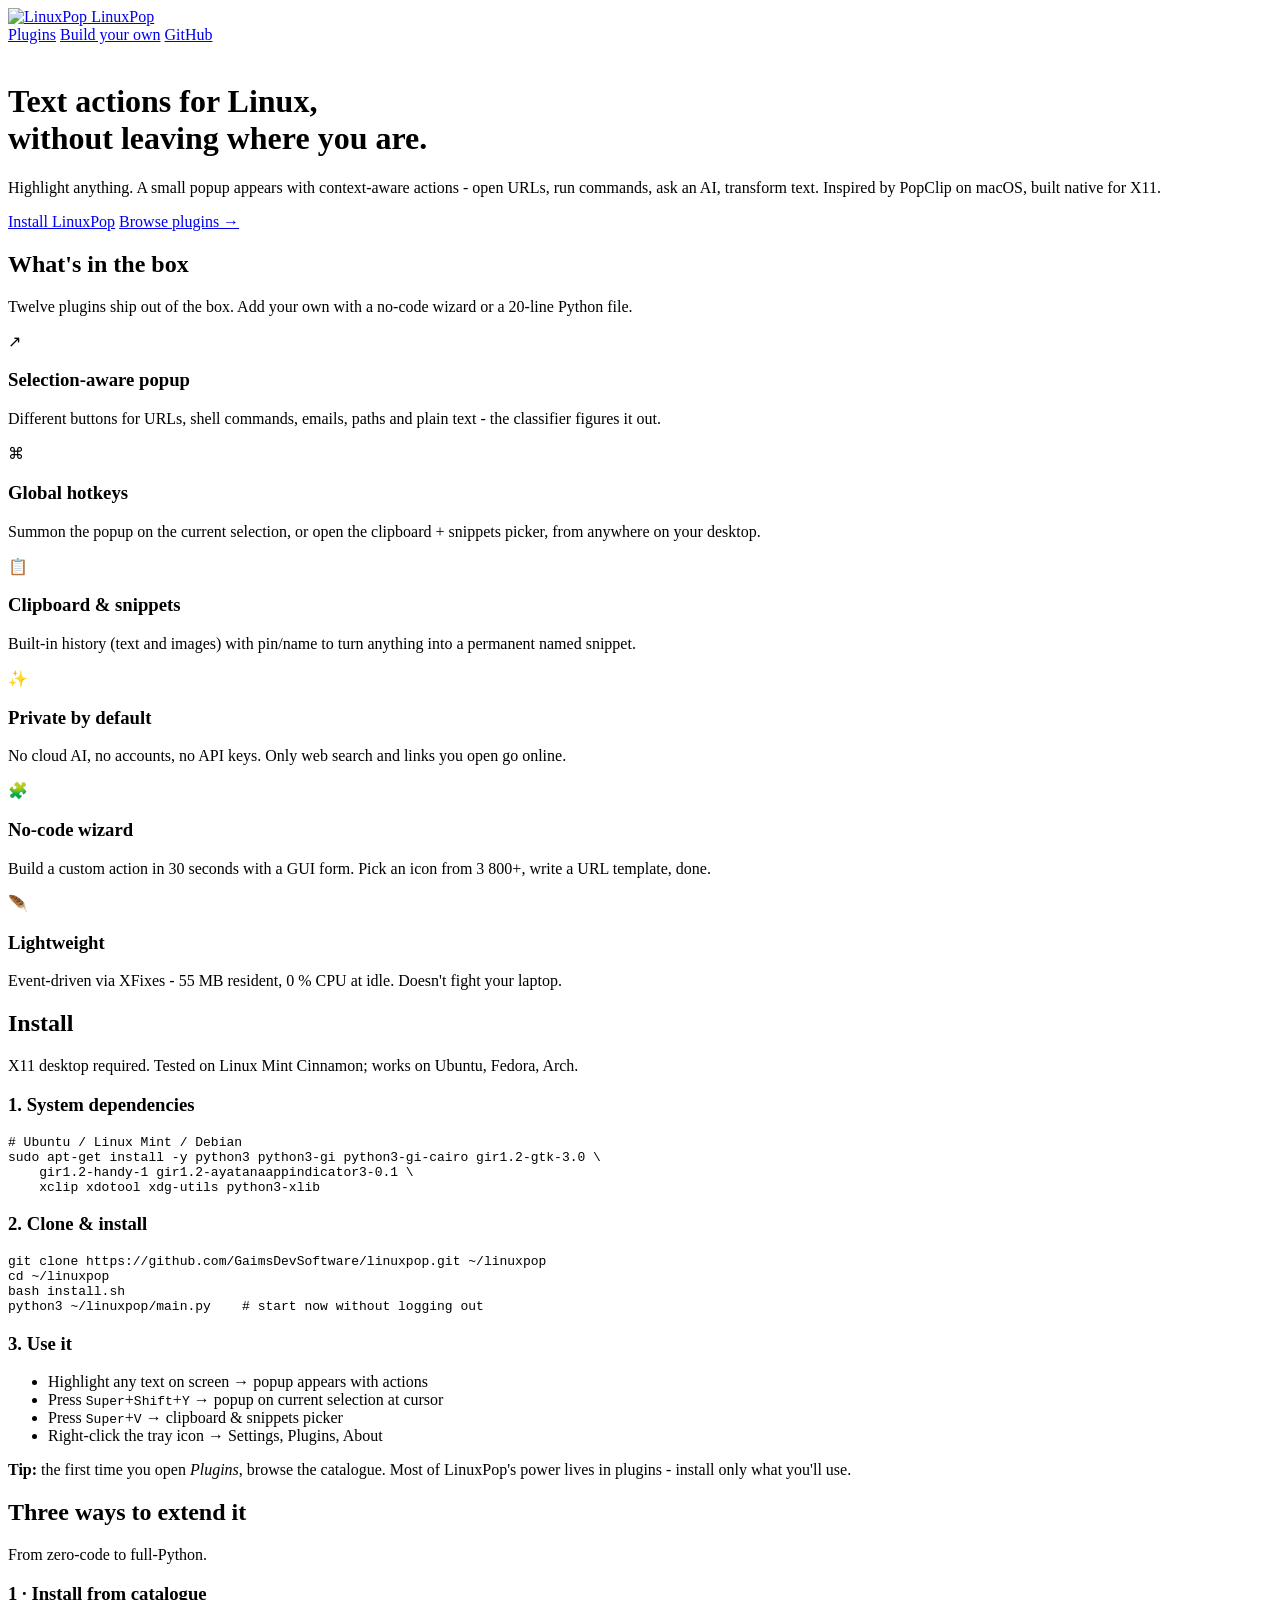
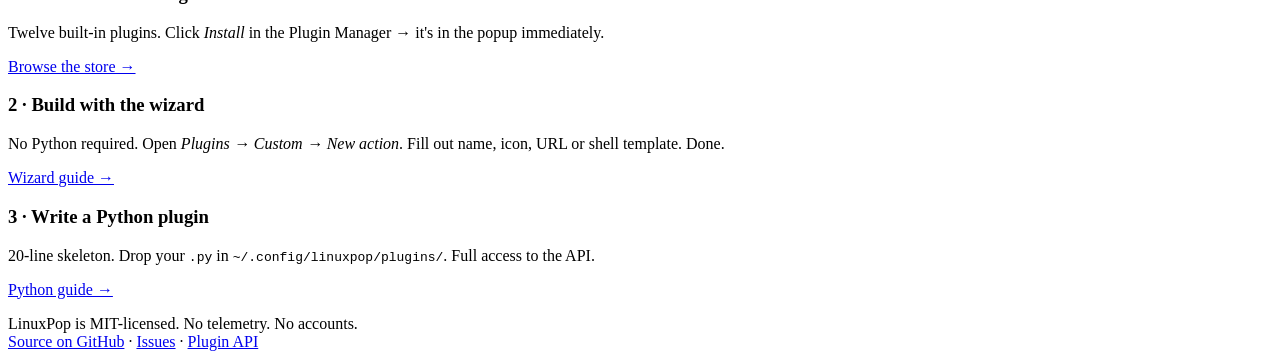
==== docs/index.html @ 88f839a8 "Remove online AI integrations Drop Send to AI, the Ollama and Mentor plugins, the userscript/browser" ====
<!DOCTYPE html>
<html lang="en">
<head>
  <meta charset="UTF-8">
  <meta name="viewport" content="width=device-width, initial-scale=1">
  <title>LinuxPop - PopClip-inspired text actions for Linux</title>
  <meta name="description" content="A floating popup of context-aware actions on whatever text you highlight. Open URLs, run commands, ask an AI, transform text - without leaving the keyboard.">
  <link rel="icon" href="assets/icons/linuxpop.svg" type="image/svg+xml">
  <link rel="stylesheet" href="assets/style.css">
</head>
<body>

<nav class="nav">
  <div class="nav-inner">
    <a class="brand" href="index.html">
      <img src="assets/icons/linuxpop.svg" alt="LinuxPop">
      LinuxPop
    </a>
    <div class="nav-links">
      <a href="plugins.html">Plugins</a>
      <a href="develop.html">Build your own</a>
      <a class="nav-cta" href="https://github.com/GaimsDevSoftware/linuxpop">GitHub</a>
    </div>
  </div>
</nav>

<header class="hero">
  <img class="hero-logo" src="assets/icons/linuxpop.svg" alt="">
  <h1>Text actions for Linux,<br>without leaving where you are.</h1>
  <p class="lead">
    Highlight anything. A small popup appears with context-aware actions -
    open URLs, run commands, ask an AI, transform text. Inspired by PopClip
    on macOS, built native for X11.
  </p>
  <div class="hero-buttons">
    <a class="btn btn-primary" href="#install">Install LinuxPop</a>
    <a class="btn btn-secondary" href="plugins.html">Browse plugins →</a>
  </div>
</header>

<section>
  <div class="container">
    <h2 class="section-title">What's in the box</h2>
    <p class="section-sub">Twelve plugins ship out of the box. Add your own with a no-code wizard or a 20-line Python file.</p>
    <div class="feature-grid">
      <div class="feature">
        <div class="feature-icon">↗</div>
        <h3>Selection-aware popup</h3>
        <p>Different buttons for URLs, shell commands, emails, paths and plain text - the classifier figures it out.</p>
      </div>
      <div class="feature">
        <div class="feature-icon">⌘</div>
        <h3>Global hotkeys</h3>
        <p>Summon the popup on the current selection, or open the clipboard + snippets picker, from anywhere on your desktop.</p>
      </div>
      <div class="feature">
        <div class="feature-icon">📋</div>
        <h3>Clipboard &amp; snippets</h3>
        <p>Built-in history (text and images) with pin/name to turn anything into a permanent named snippet.</p>
      </div>
      <div class="feature">
        <div class="feature-icon">✨</div>
        <h3>Private by default</h3>
        <p>No cloud AI, no accounts, no API keys. Only web search and links you open go online.</p>
      </div>
      <div class="feature">
        <div class="feature-icon">🧩</div>
        <h3>No-code wizard</h3>
        <p>Build a custom action in 30 seconds with a GUI form. Pick an icon from 3 800+, write a URL template, done.</p>
      </div>
      <div class="feature">
        <div class="feature-icon">🪶</div>
        <h3>Lightweight</h3>
        <p>Event-driven via XFixes - 55 MB resident, 0 % CPU at idle. Doesn't fight your laptop.</p>
      </div>
    </div>
  </div>
</section>

<section id="install" class="tight">
  <div class="container-narrow">
    <h2 class="section-title">Install</h2>
    <p class="section-sub">X11 desktop required. Tested on Linux Mint Cinnamon; works on Ubuntu, Fedora, Arch.</p>

    <h3>1. System dependencies</h3>
    <pre><code># Ubuntu / Linux Mint / Debian
sudo apt-get install -y python3 python3-gi python3-gi-cairo gir1.2-gtk-3.0 \
    gir1.2-handy-1 gir1.2-ayatanaappindicator3-0.1 \
    xclip xdotool xdg-utils python3-xlib</code></pre>

    <h3>2. Clone &amp; install</h3>
    <pre><code>git clone https://github.com/GaimsDevSoftware/linuxpop.git ~/linuxpop
cd ~/linuxpop
bash install.sh
python3 ~/linuxpop/main.py    # start now without logging out</code></pre>

    <h3>3. Use it</h3>
    <ul>
      <li>Highlight any text on screen → popup appears with actions</li>
      <li>Press <kbd>Super</kbd>+<kbd>Shift</kbd>+<kbd>Y</kbd> → popup on current selection at cursor</li>
      <li>Press <kbd>Super</kbd>+<kbd>V</kbd> → clipboard &amp; snippets picker</li>
      <li>Right-click the tray icon → Settings, Plugins, About</li>
    </ul>

    <div class="callout">
      <strong>Tip:</strong> the first time you open <em>Plugins</em>, browse the catalogue.
      Most of LinuxPop's power lives in plugins - install only what you'll use.
    </div>
  </div>
</section>

<section>
  <div class="container-narrow">
    <h2 class="section-title">Three ways to extend it</h2>
    <p class="section-sub">From zero-code to full-Python.</p>

    <div class="feature-grid">
      <div class="feature">
        <h3>1 · Install from catalogue</h3>
        <p>Twelve built-in plugins. Click <em>Install</em> in the Plugin Manager → it's in the popup immediately.</p>
        <p><a href="plugins.html">Browse the store →</a></p>
      </div>
      <div class="feature">
        <h3>2 · Build with the wizard</h3>
        <p>No Python required. Open <em>Plugins → Custom → New action</em>. Fill out name, icon, URL or shell template. Done.</p>
        <p><a href="develop.html#wizard">Wizard guide →</a></p>
      </div>
      <div class="feature">
        <h3>3 · Write a Python plugin</h3>
        <p>20-line skeleton. Drop your <code>.py</code> in <code>~/.config/linuxpop/plugins/</code>. Full access to the API.</p>
        <p><a href="develop.html#python">Python guide →</a></p>
      </div>
    </div>
  </div>
</section>

<footer>
  <div class="container">
    LinuxPop is MIT-licensed. No telemetry. No accounts. <br>
    <a href="https://github.com/GaimsDevSoftware/linuxpop">Source on GitHub</a> ·
    <a href="https://github.com/GaimsDevSoftware/linuxpop/issues">Issues</a> ·
    <a href="develop.html">Plugin API</a>
  </div>
</footer>

</body>
</html>
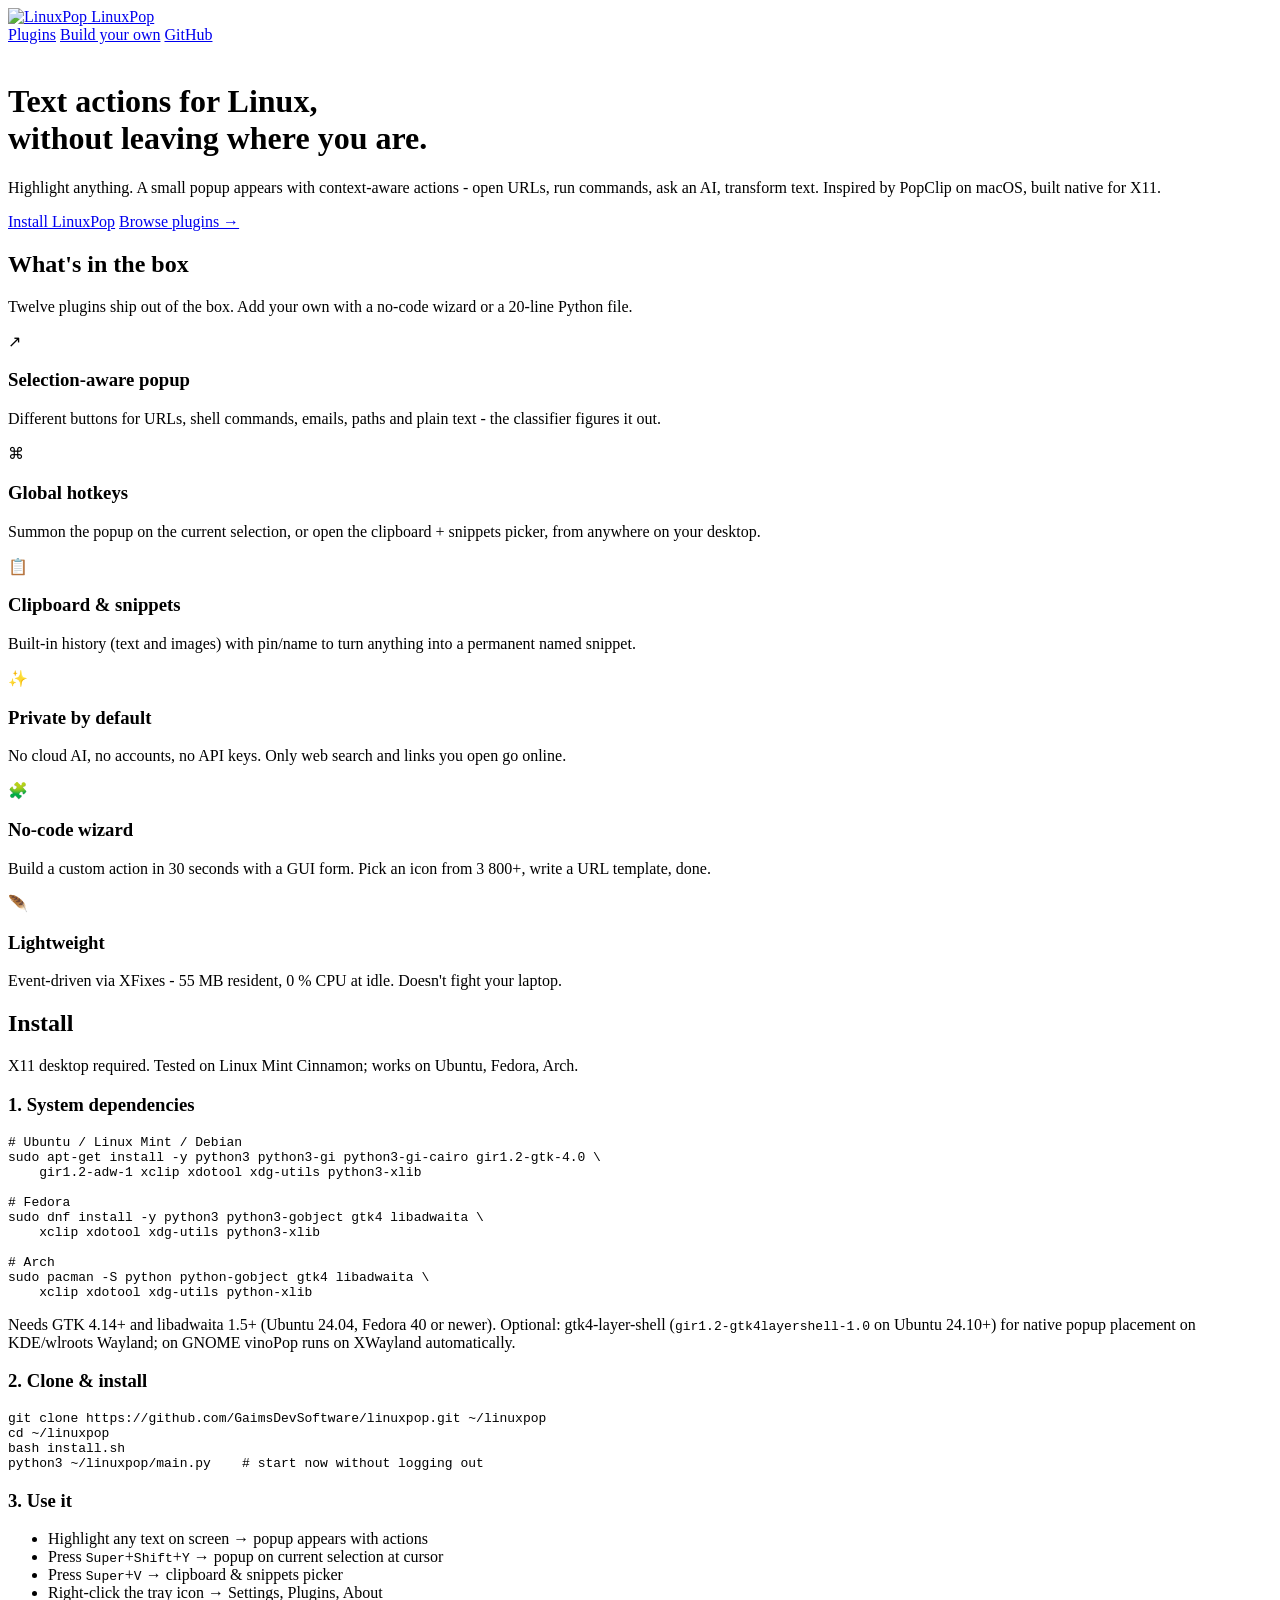
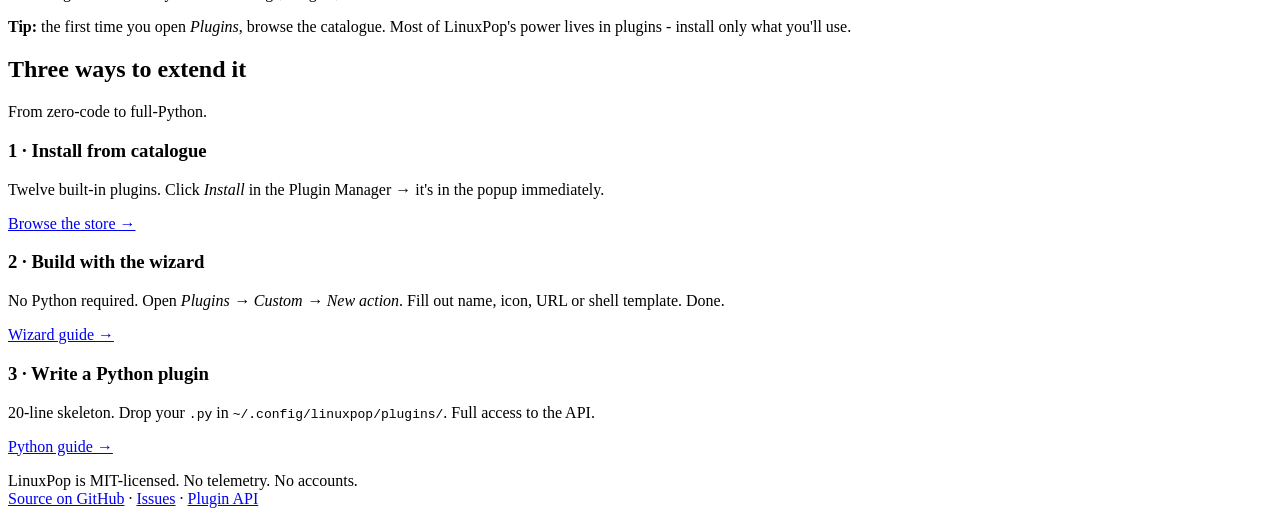
==== commit 92eae44b: "feat!: port the UI to GTK 4 and libadwaita GTK3 and libhandy are gone. Settings and the plugin manag" ====
--- a/docs/index.html
+++ b/docs/index.html
@@ -84,9 +84,19 @@
 
     <h3>1. System dependencies</h3>
     <pre><code># Ubuntu / Linux Mint / Debian
-sudo apt-get install -y python3 python3-gi python3-gi-cairo gir1.2-gtk-3.0 \
-    gir1.2-handy-1 gir1.2-ayatanaappindicator3-0.1 \
-    xclip xdotool xdg-utils python3-xlib</code></pre>
+sudo apt-get install -y python3 python3-gi python3-gi-cairo gir1.2-gtk-4.0 \
+    gir1.2-adw-1 xclip xdotool xdg-utils python3-xlib
+
+# Fedora
+sudo dnf install -y python3 python3-gobject gtk4 libadwaita \
+    xclip xdotool xdg-utils python3-xlib
+
+# Arch
+sudo pacman -S python python-gobject gtk4 libadwaita \
+    xclip xdotool xdg-utils python-xlib</code></pre>
+    <p>Needs GTK 4.14+ and libadwaita 1.5+ (Ubuntu 24.04, Fedora 40 or newer). Optional:
+    gtk4-layer-shell (<code>gir1.2-gtk4layershell-1.0</code> on Ubuntu 24.10+) for native popup
+    placement on KDE/wlroots Wayland; on GNOME vinoPop runs on XWayland automatically.</p>
 
     <h3>2. Clone &amp; install</h3>
     <pre><code>git clone https://github.com/GaimsDevSoftware/linuxpop.git ~/linuxpop
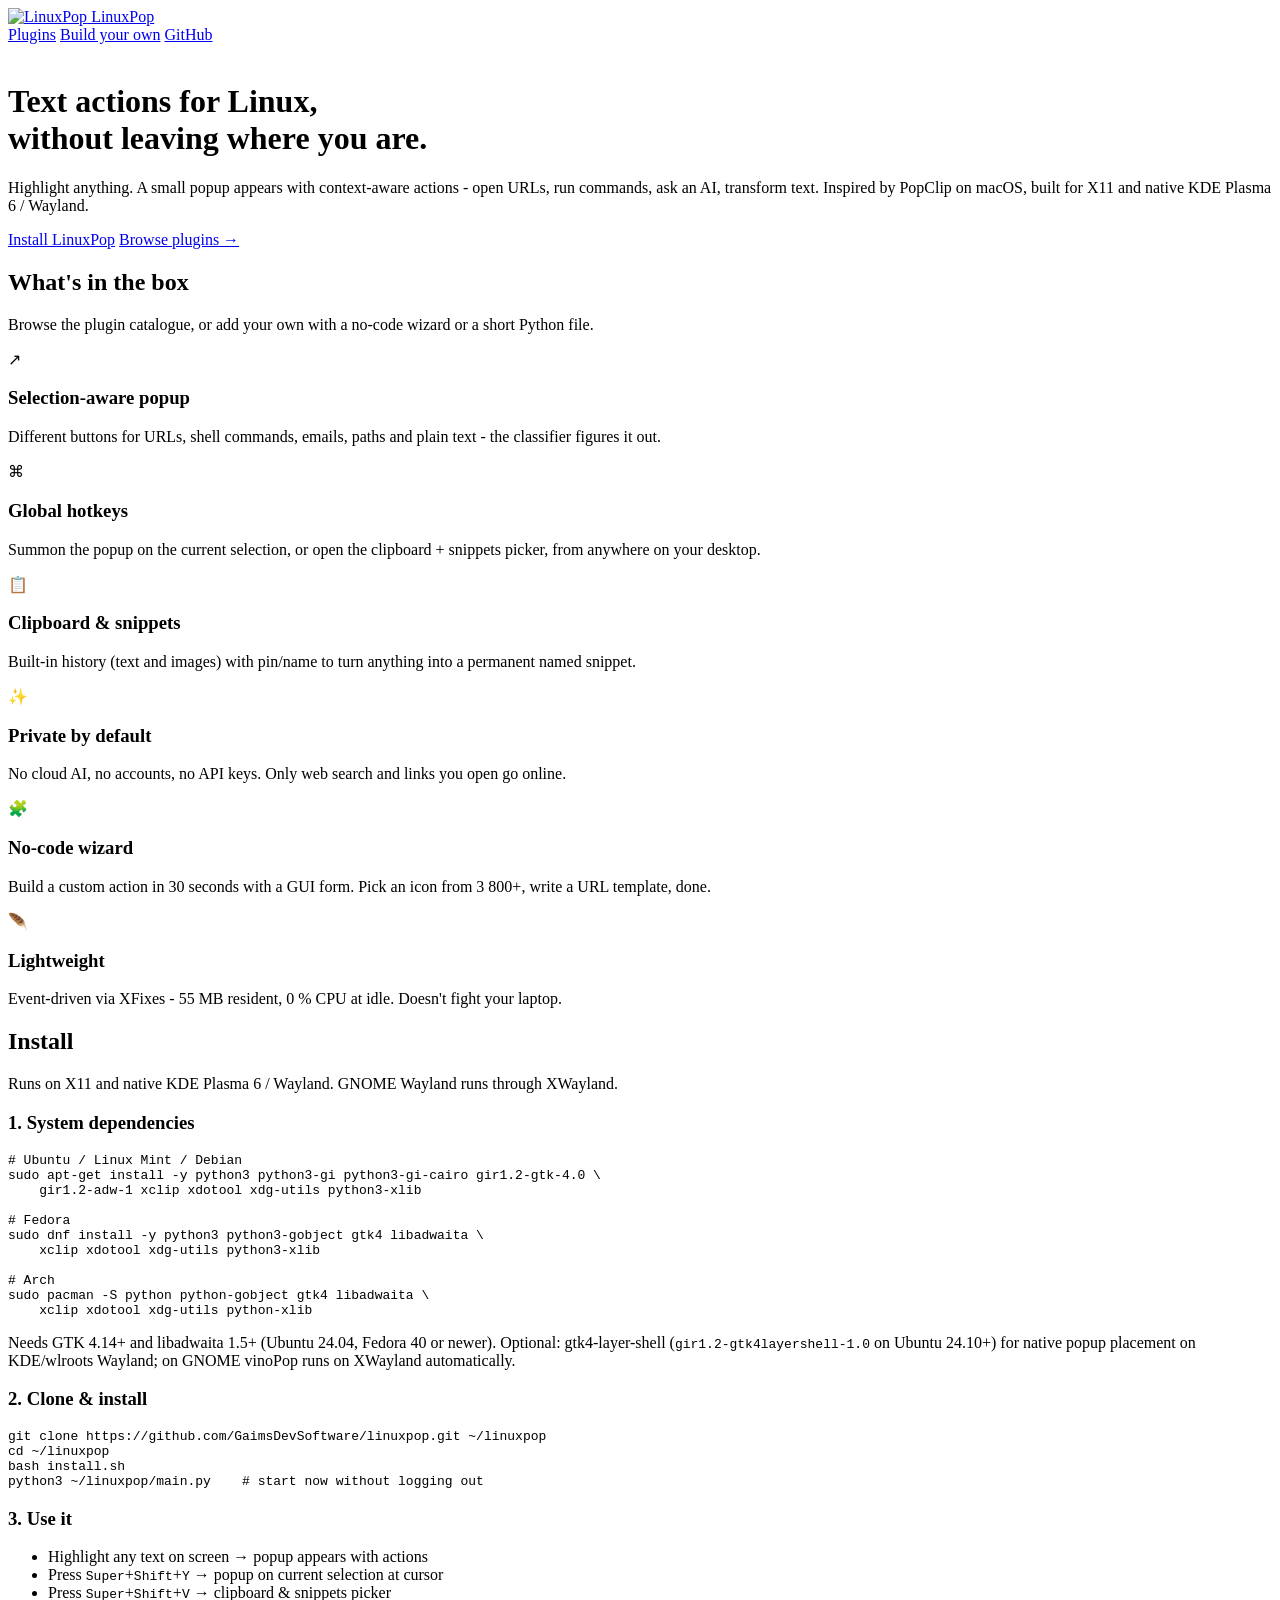
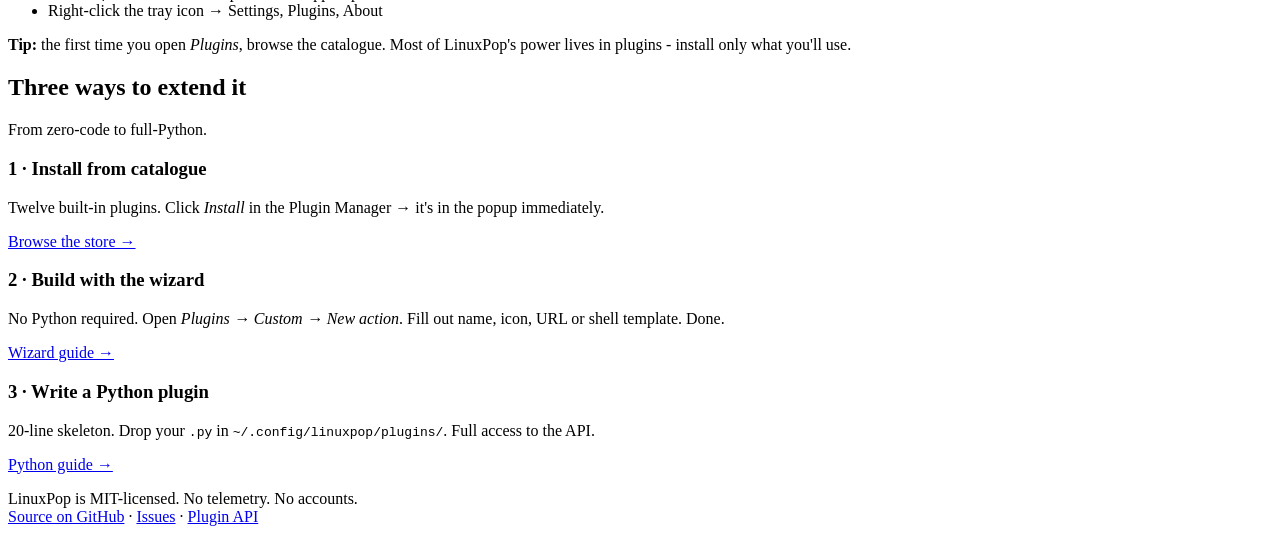
==== commit ab47b18e: "docs: correct platform and plugin references Co-authored-by: karanshukla <3769191+karanshukla@users." ====
--- a/docs/index.html
+++ b/docs/index.html
@@ -30,7 +30,7 @@
   <p class="lead">
     Highlight anything. A small popup appears with context-aware actions -
     open URLs, run commands, ask an AI, transform text. Inspired by PopClip
-    on macOS, built native for X11.
+    on macOS, built for X11 and native KDE Plasma 6 / Wayland.
   </p>
   <div class="hero-buttons">
     <a class="btn btn-primary" href="#install">Install LinuxPop</a>
@@ -41,7 +41,7 @@
 <section>
   <div class="container">
     <h2 class="section-title">What's in the box</h2>
-    <p class="section-sub">Twelve plugins ship out of the box. Add your own with a no-code wizard or a 20-line Python file.</p>
+    <p class="section-sub">Browse the plugin catalogue, or add your own with a no-code wizard or a short Python file.</p>
     <div class="feature-grid">
       <div class="feature">
         <div class="feature-icon">↗</div>
@@ -80,7 +80,7 @@
 <section id="install" class="tight">
   <div class="container-narrow">
     <h2 class="section-title">Install</h2>
-    <p class="section-sub">X11 desktop required. Tested on Linux Mint Cinnamon; works on Ubuntu, Fedora, Arch.</p>
+    <p class="section-sub">Runs on X11 and native KDE Plasma 6 / Wayland. GNOME Wayland runs through XWayland.</p>
 
     <h3>1. System dependencies</h3>
     <pre><code># Ubuntu / Linux Mint / Debian
@@ -108,7 +108,7 @@
     <ul>
       <li>Highlight any text on screen → popup appears with actions</li>
       <li>Press <kbd>Super</kbd>+<kbd>Shift</kbd>+<kbd>Y</kbd> → popup on current selection at cursor</li>
-      <li>Press <kbd>Super</kbd>+<kbd>V</kbd> → clipboard &amp; snippets picker</li>
+      <li>Press <kbd>Super</kbd>+<kbd>Shift</kbd>+<kbd>V</kbd> → clipboard &amp; snippets picker</li>
       <li>Right-click the tray icon → Settings, Plugins, About</li>
     </ul>
 
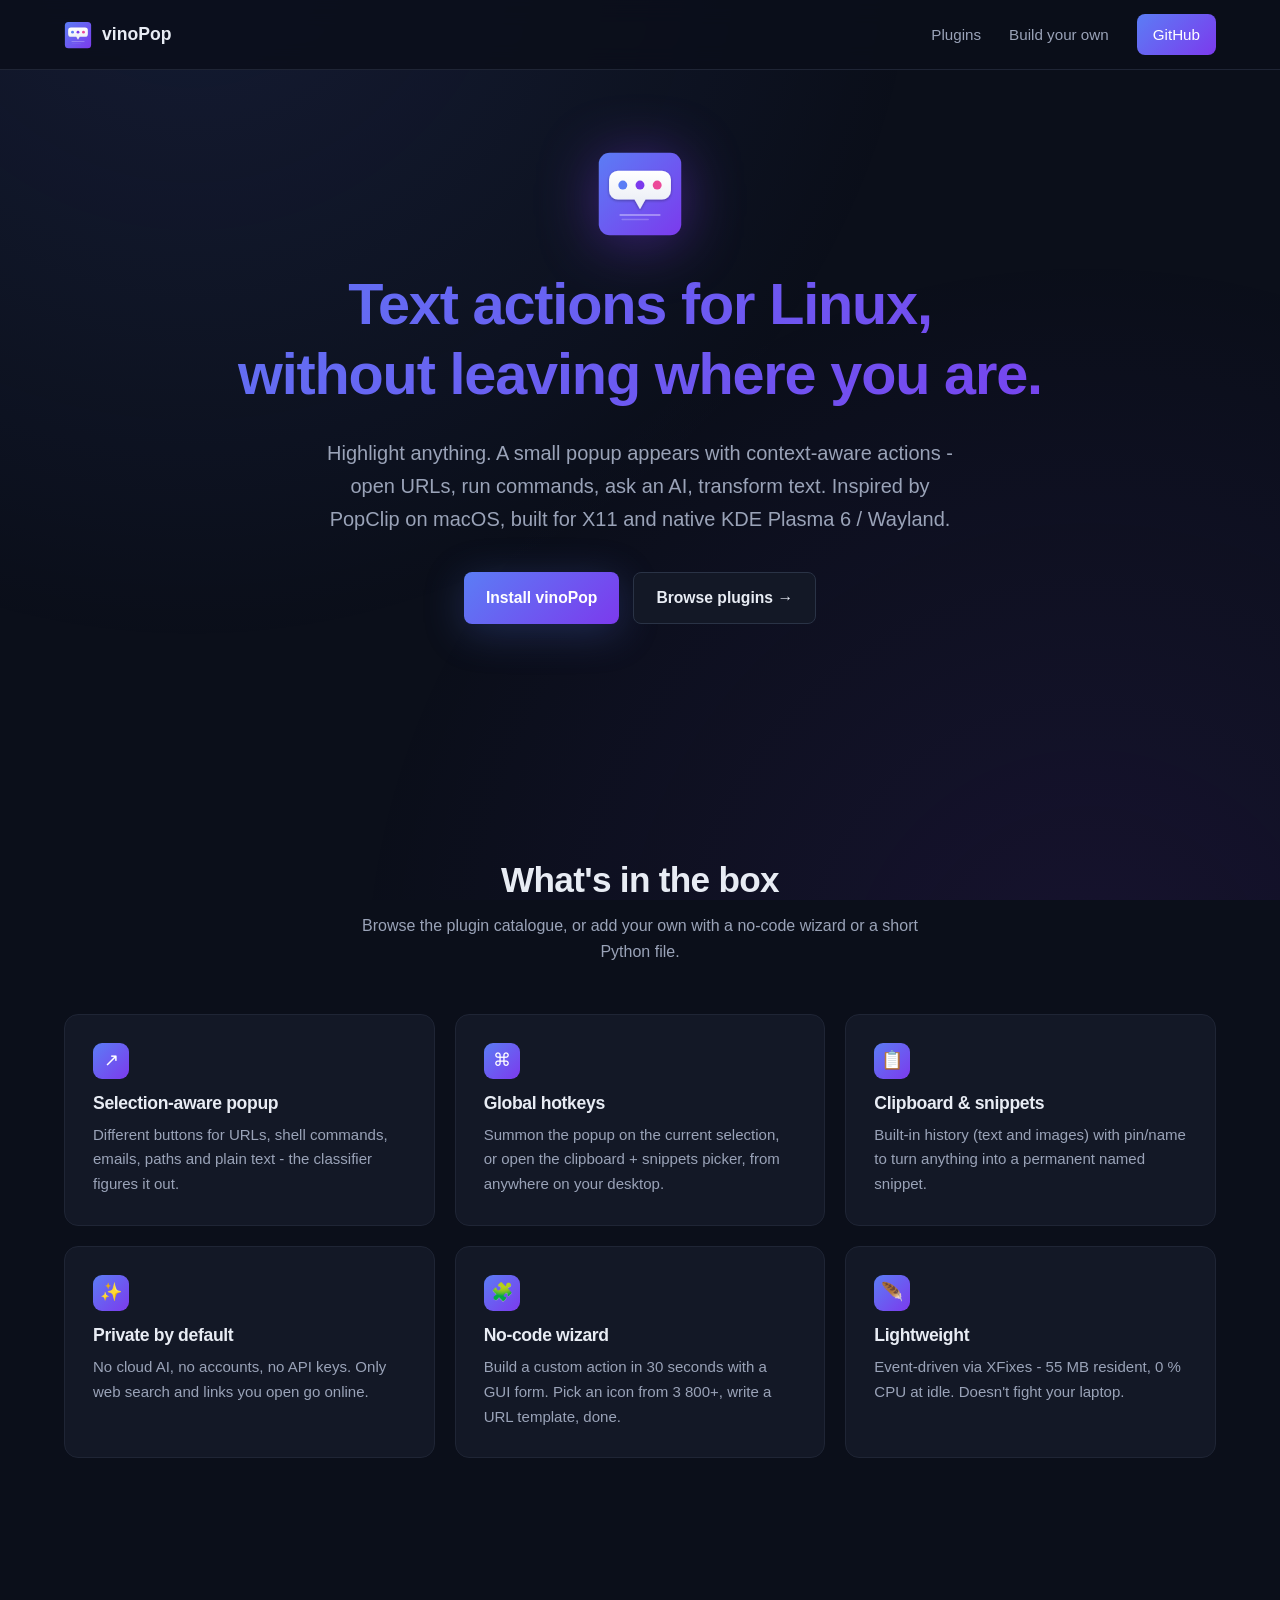
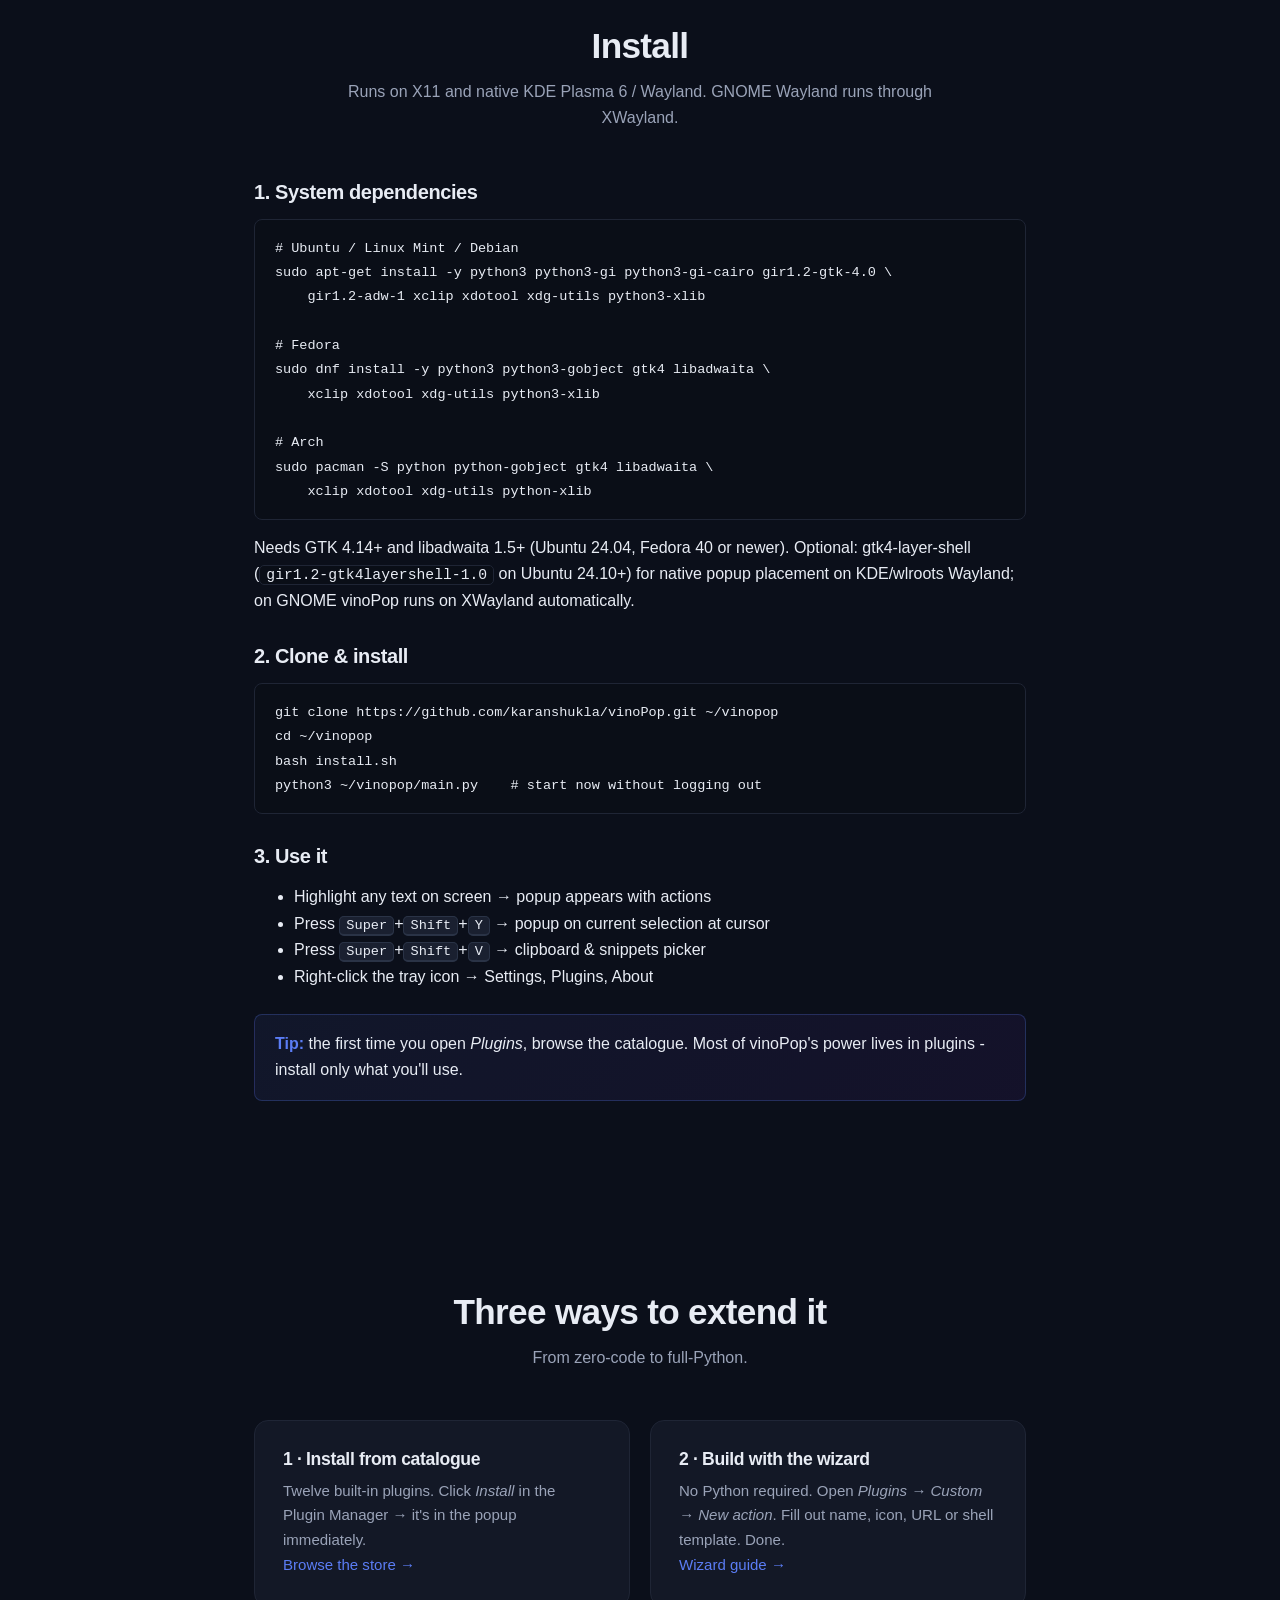
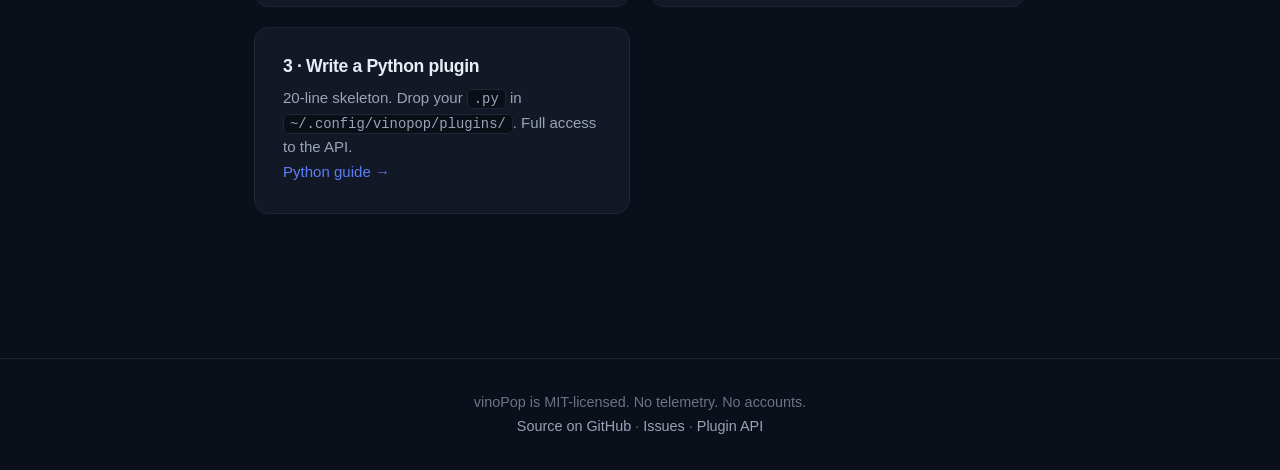
==== commit e6a14f62: "refactor!: rename LinuxPop to vinoPop throughout Finish the rename across code, docs, icons and inst" ====
--- a/docs/index.html
+++ b/docs/index.html
@@ -3,9 +3,9 @@
 <head>
   <meta charset="UTF-8">
   <meta name="viewport" content="width=device-width, initial-scale=1">
-  <title>LinuxPop - PopClip-inspired text actions for Linux</title>
+  <title>vinoPop - PopClip-inspired text actions for Linux</title>
   <meta name="description" content="A floating popup of context-aware actions on whatever text you highlight. Open URLs, run commands, ask an AI, transform text - without leaving the keyboard.">
-  <link rel="icon" href="assets/icons/linuxpop.svg" type="image/svg+xml">
+  <link rel="icon" href="assets/icons/vinopop.svg" type="image/svg+xml">
   <link rel="stylesheet" href="assets/style.css">
 </head>
 <body>
@@ -13,19 +13,19 @@
 <nav class="nav">
   <div class="nav-inner">
     <a class="brand" href="index.html">
-      <img src="assets/icons/linuxpop.svg" alt="LinuxPop">
-      LinuxPop
+      <img src="assets/icons/vinopop.svg" alt="vinoPop">
+      vinoPop
     </a>
     <div class="nav-links">
       <a href="plugins.html">Plugins</a>
       <a href="develop.html">Build your own</a>
-      <a class="nav-cta" href="https://github.com/GaimsDevSoftware/linuxpop">GitHub</a>
+      <a class="nav-cta" href="https://github.com/karanshukla/vinoPop">GitHub</a>
     </div>
   </div>
 </nav>
 
 <header class="hero">
-  <img class="hero-logo" src="assets/icons/linuxpop.svg" alt="">
+  <img class="hero-logo" src="assets/icons/vinopop.svg" alt="">
   <h1>Text actions for Linux,<br>without leaving where you are.</h1>
   <p class="lead">
     Highlight anything. A small popup appears with context-aware actions -
@@ -33,7 +33,7 @@
     on macOS, built for X11 and native KDE Plasma 6 / Wayland.
   </p>
   <div class="hero-buttons">
-    <a class="btn btn-primary" href="#install">Install LinuxPop</a>
+    <a class="btn btn-primary" href="#install">Install vinoPop</a>
     <a class="btn btn-secondary" href="plugins.html">Browse plugins →</a>
   </div>
 </header>
@@ -99,10 +99,10 @@
     placement on KDE/wlroots Wayland; on GNOME vinoPop runs on XWayland automatically.</p>
 
     <h3>2. Clone &amp; install</h3>
-    <pre><code>git clone https://github.com/GaimsDevSoftware/linuxpop.git ~/linuxpop
-cd ~/linuxpop
+    <pre><code>git clone https://github.com/karanshukla/vinoPop.git ~/vinopop
+cd ~/vinopop
 bash install.sh
-python3 ~/linuxpop/main.py    # start now without logging out</code></pre>
+python3 ~/vinopop/main.py    # start now without logging out</code></pre>
 
     <h3>3. Use it</h3>
     <ul>
@@ -114,7 +114,7 @@
 
     <div class="callout">
       <strong>Tip:</strong> the first time you open <em>Plugins</em>, browse the catalogue.
-      Most of LinuxPop's power lives in plugins - install only what you'll use.
+      Most of vinoPop's power lives in plugins - install only what you'll use.
     </div>
   </div>
 </section>
@@ -137,7 +137,7 @@
       </div>
       <div class="feature">
         <h3>3 · Write a Python plugin</h3>
-        <p>20-line skeleton. Drop your <code>.py</code> in <code>~/.config/linuxpop/plugins/</code>. Full access to the API.</p>
+        <p>20-line skeleton. Drop your <code>.py</code> in <code>~/.config/vinopop/plugins/</code>. Full access to the API.</p>
         <p><a href="develop.html#python">Python guide →</a></p>
       </div>
     </div>
@@ -146,9 +146,9 @@
 
 <footer>
   <div class="container">
-    LinuxPop is MIT-licensed. No telemetry. No accounts. <br>
-    <a href="https://github.com/GaimsDevSoftware/linuxpop">Source on GitHub</a> ·
-    <a href="https://github.com/GaimsDevSoftware/linuxpop/issues">Issues</a> ·
+    vinoPop is MIT-licensed. No telemetry. No accounts. <br>
+    <a href="https://github.com/karanshukla/vinoPop">Source on GitHub</a> ·
+    <a href="https://github.com/karanshukla/vinoPop/issues">Issues</a> ·
     <a href="develop.html">Plugin API</a>
   </div>
 </footer>
--- a/docs/assets/style.css
+++ b/docs/assets/style.css
@@ -0,0 +1,511 @@
+/* vinoPop - site styles
+   Dark base that matches the app's popup theme and icon gradient. */
+
+:root {
+  --bg: #0b0f1a;
+  --surface: #131826;
+  --surface-2: #1a2030;
+  --border: #1f2535;
+  --border-strong: #2a3346;
+  --text: #e8ecf4;
+  --text-dim: #9aa3b8;
+  --text-faint: #6b7388;
+  --accent-1: #5B7DF5;
+  --accent-2: #7C3AED;
+  --accent-3: #EC4899;
+  --gradient: linear-gradient(135deg, var(--accent-1) 0%, var(--accent-2) 100%);
+  --gradient-hot: linear-gradient(135deg, var(--accent-2) 0%, var(--accent-3) 100%);
+  --code: #0a0e17;
+  --radius: 14px;
+  --radius-sm: 8px;
+  --shadow: 0 4px 24px rgba(0, 0, 0, 0.4);
+  --shadow-glow: 0 8px 40px rgba(91, 125, 245, 0.25);
+}
+
+* { box-sizing: border-box; }
+html, body { margin: 0; padding: 0; }
+
+body {
+  background: var(--bg);
+  color: var(--text);
+  font-family: -apple-system, BlinkMacSystemFont, "Segoe UI", Roboto, Helvetica, Arial, sans-serif;
+  font-size: 16px;
+  line-height: 1.65;
+  -webkit-font-smoothing: antialiased;
+  -moz-osx-font-smoothing: grayscale;
+}
+
+/* subtle radial backdrop */
+body::before {
+  content: "";
+  position: fixed;
+  inset: 0;
+  background:
+    radial-gradient(circle at 15% -10%, rgba(91, 125, 245, 0.12), transparent 50%),
+    radial-gradient(circle at 85% 110%, rgba(124, 58, 237, 0.10), transparent 50%);
+  pointer-events: none;
+  z-index: -1;
+}
+
+/* --- typography --- */
+h1, h2, h3, h4 {
+  margin: 0 0 0.5em;
+  line-height: 1.2;
+  font-weight: 700;
+  letter-spacing: -0.02em;
+}
+h1 { font-size: clamp(2.4rem, 6vw, 3.6rem); }
+h2 { font-size: clamp(1.6rem, 3vw, 2.2rem); margin-top: 2em; }
+h3 { font-size: 1.25rem; margin-top: 1.5em; }
+p  { margin: 0 0 1em; color: var(--text); }
+small { color: var(--text-dim); }
+a { color: var(--accent-1); text-decoration: none; transition: color .15s; }
+a:hover { color: var(--accent-3); }
+
+code, pre, kbd, tt {
+  font-family: "JetBrains Mono", ui-monospace, Menlo, Consolas, monospace;
+  font-size: 0.92em;
+}
+code {
+  background: var(--code);
+  border: 1px solid var(--border);
+  padding: 1px 6px;
+  border-radius: 5px;
+}
+pre {
+  background: var(--code);
+  border: 1px solid var(--border);
+  border-radius: var(--radius-sm);
+  padding: 16px 20px;
+  overflow-x: auto;
+  margin: 1em 0;
+}
+pre code {
+  background: none;
+  border: none;
+  padding: 0;
+  color: var(--text);
+}
+kbd {
+  background: var(--surface-2);
+  border: 1px solid var(--border-strong);
+  border-bottom-width: 2px;
+  padding: 1px 6px;
+  border-radius: 5px;
+  font-size: 0.85em;
+}
+
+/* --- layout --- */
+.container {
+  max-width: 1200px;
+  margin: 0 auto;
+  padding: 0 24px;
+}
+.container-narrow {
+  max-width: 820px;
+  margin: 0 auto;
+  padding: 0 24px;
+}
+
+/* --- nav --- */
+.nav {
+  position: sticky;
+  top: 0;
+  z-index: 50;
+  background: rgba(11, 15, 26, 0.85);
+  backdrop-filter: blur(12px);
+  -webkit-backdrop-filter: blur(12px);
+  border-bottom: 1px solid var(--border);
+}
+.nav-inner {
+  display: flex;
+  align-items: center;
+  justify-content: space-between;
+  padding: 14px 24px;
+  max-width: 1200px;
+  margin: 0 auto;
+}
+.brand {
+  display: flex;
+  align-items: center;
+  gap: 10px;
+  font-weight: 700;
+  font-size: 1.1rem;
+  color: var(--text);
+}
+.brand img { width: 28px; height: 28px; }
+.nav-links {
+  display: flex;
+  gap: 28px;
+  align-items: center;
+}
+.nav-links a {
+  color: var(--text-dim);
+  font-size: 0.95rem;
+  font-weight: 500;
+}
+.nav-links a:hover { color: var(--text); }
+.nav-links a.active { color: var(--text); }
+.nav-cta {
+  background: var(--gradient);
+  color: white !important;
+  padding: 8px 16px;
+  border-radius: var(--radius-sm);
+  font-weight: 600;
+  font-size: 0.9rem;
+}
+.nav-cta:hover { opacity: 0.92; }
+
+/* --- hero --- */
+.hero {
+  padding: 80px 24px 100px;
+  text-align: center;
+}
+.hero img.hero-logo {
+  width: 88px;
+  height: 88px;
+  margin-bottom: 24px;
+  filter: drop-shadow(0 6px 30px rgba(124, 58, 237, 0.45));
+}
+.hero h1 {
+  background: var(--gradient);
+  -webkit-background-clip: text;
+  background-clip: text;
+  -webkit-text-fill-color: transparent;
+}
+.hero p.lead {
+  font-size: 1.25rem;
+  color: var(--text-dim);
+  max-width: 640px;
+  margin: 0 auto 36px;
+}
+.hero-buttons {
+  display: flex;
+  gap: 14px;
+  justify-content: center;
+  flex-wrap: wrap;
+}
+.btn {
+  display: inline-flex;
+  align-items: center;
+  gap: 8px;
+  padding: 12px 22px;
+  border-radius: var(--radius-sm);
+  font-weight: 600;
+  font-size: 0.98rem;
+  transition: transform .15s, box-shadow .15s, background .15s, opacity .15s;
+  border: none;
+  cursor: pointer;
+  text-decoration: none;
+}
+.btn-primary {
+  background: var(--gradient);
+  color: white;
+  box-shadow: var(--shadow-glow);
+}
+.btn-primary:hover {
+  color: white;
+  transform: translateY(-1px);
+  box-shadow: 0 10px 50px rgba(91, 125, 245, 0.4);
+}
+.btn-secondary {
+  background: var(--surface);
+  color: var(--text);
+  border: 1px solid var(--border-strong);
+}
+.btn-secondary:hover {
+  color: var(--text);
+  background: var(--surface-2);
+  transform: translateY(-1px);
+}
+
+/* --- sections --- */
+section { padding: 64px 0; }
+section.tight { padding: 32px 0; }
+
+.section-title {
+  text-align: center;
+  margin-bottom: 12px;
+}
+.section-sub {
+  text-align: center;
+  color: var(--text-dim);
+  max-width: 600px;
+  margin: 0 auto 48px;
+}
+
+/* --- feature grid (home) --- */
+.feature-grid {
+  display: grid;
+  grid-template-columns: repeat(auto-fit, minmax(280px, 1fr));
+  gap: 20px;
+}
+.feature {
+  padding: 28px;
+  background: var(--surface);
+  border: 1px solid var(--border);
+  border-radius: var(--radius);
+  transition: transform .2s, border-color .2s;
+}
+.feature:hover {
+  transform: translateY(-2px);
+  border-color: var(--border-strong);
+}
+.feature-icon {
+  width: 36px;
+  height: 36px;
+  border-radius: 9px;
+  background: var(--gradient);
+  display: inline-flex;
+  align-items: center;
+  justify-content: center;
+  margin-bottom: 14px;
+  color: white;
+  font-size: 18px;
+}
+.feature h3 { margin-top: 0; font-size: 1.1rem; }
+.feature p { color: var(--text-dim); margin: 0; font-size: 0.94rem; }
+
+/* --- plugin store --- */
+.store-header {
+  padding: 64px 0 24px;
+  text-align: center;
+}
+.store-header h1 {
+  font-size: clamp(2rem, 5vw, 2.8rem);
+  background: var(--gradient);
+  -webkit-background-clip: text;
+  background-clip: text;
+  -webkit-text-fill-color: transparent;
+  margin-bottom: 8px;
+}
+.store-header p {
+  color: var(--text-dim);
+  max-width: 560px;
+  margin: 0 auto;
+}
+
+.store-controls {
+  display: flex;
+  gap: 12px;
+  flex-wrap: wrap;
+  padding: 24px 0 40px;
+  align-items: center;
+}
+.search-box {
+  flex: 1;
+  min-width: 240px;
+  position: relative;
+}
+.search-box input {
+  width: 100%;
+  background: var(--surface);
+  border: 1px solid var(--border);
+  border-radius: var(--radius-sm);
+  padding: 12px 16px 12px 42px;
+  color: var(--text);
+  font-size: 1rem;
+  outline: none;
+  transition: border-color .2s, box-shadow .2s;
+}
+.search-box input:focus {
+  border-color: var(--accent-1);
+  box-shadow: 0 0 0 3px rgba(91, 125, 245, 0.2);
+}
+.search-box::before {
+  content: "🔍";
+  position: absolute;
+  left: 14px;
+  top: 50%;
+  transform: translateY(-50%);
+  opacity: 0.5;
+  font-size: 14px;
+}
+.filter-pills {
+  display: flex;
+  gap: 8px;
+  flex-wrap: wrap;
+}
+.pill {
+  background: var(--surface);
+  border: 1px solid var(--border);
+  color: var(--text-dim);
+  padding: 8px 14px;
+  border-radius: 999px;
+  font-size: 0.88rem;
+  font-weight: 500;
+  cursor: pointer;
+  transition: all .15s;
+}
+.pill:hover { color: var(--text); border-color: var(--border-strong); }
+.pill.active {
+  background: var(--gradient);
+  border-color: transparent;
+  color: white;
+}
+
+/* plugin grid */
+.plugin-grid {
+  display: grid;
+  grid-template-columns: repeat(auto-fill, minmax(320px, 1fr));
+  gap: 18px;
+  padding-bottom: 80px;
+}
+.plugin-card {
+  background: var(--surface);
+  border: 1px solid var(--border);
+  border-radius: var(--radius);
+  padding: 22px;
+  display: flex;
+  flex-direction: column;
+  gap: 14px;
+  transition: transform .2s, border-color .2s, box-shadow .2s;
+  position: relative;
+  overflow: hidden;
+}
+.plugin-card::before {
+  content: "";
+  position: absolute;
+  top: 0; left: 0; right: 0;
+  height: 2px;
+  background: var(--gradient);
+  opacity: 0;
+  transition: opacity .2s;
+}
+.plugin-card:hover {
+  transform: translateY(-3px);
+  border-color: var(--border-strong);
+  box-shadow: 0 12px 40px rgba(0, 0, 0, 0.3);
+}
+.plugin-card:hover::before { opacity: 1; }
+.plugin-head {
+  display: flex;
+  align-items: center;
+  gap: 12px;
+}
+.plugin-icon {
+  width: 44px;
+  height: 44px;
+  border-radius: 10px;
+  background: var(--surface-2);
+  border: 1px solid var(--border);
+  display: inline-flex;
+  align-items: center;
+  justify-content: center;
+  flex-shrink: 0;
+}
+.plugin-icon img {
+  width: 24px;
+  height: 24px;
+  filter: invert(0.9);  /* tint our dark monochrome icons toward white */
+}
+.plugin-icon.colored img { filter: none; width: 32px; height: 32px; }
+.plugin-icon.brand-claude    { background: #D97757; border-color: transparent; }
+.plugin-icon.brand-chatgpt   { background: #10A37F; border-color: transparent; }
+.plugin-icon.brand-gemini    { background: linear-gradient(135deg, #4285F4, #9168C0); border-color: transparent; }
+.plugin-icon.brand-claude img,
+.plugin-icon.brand-chatgpt img,
+.plugin-icon.brand-gemini img { filter: none; }
+
+.plugin-title {
+  font-weight: 700;
+  font-size: 1.05rem;
+}
+.plugin-tags {
+  display: flex;
+  gap: 6px;
+  margin-top: 2px;
+}
+.tag {
+  font-size: 0.72rem;
+  background: var(--surface-2);
+  color: var(--text-faint);
+  border: 1px solid var(--border);
+  padding: 2px 8px;
+  border-radius: 4px;
+  text-transform: uppercase;
+  letter-spacing: 0.04em;
+  font-weight: 600;
+}
+.plugin-desc {
+  color: var(--text-dim);
+  font-size: 0.93rem;
+  margin: 0;
+  flex: 1;
+}
+.plugin-footer {
+  display: flex;
+  align-items: center;
+  justify-content: space-between;
+  font-size: 0.85rem;
+  color: var(--text-faint);
+  padding-top: 8px;
+  border-top: 1px solid var(--border);
+}
+.plugin-footer kbd { font-size: 0.78rem; }
+.plugin-bundled {
+  font-size: 0.7rem;
+  color: var(--accent-1);
+  font-weight: 700;
+  text-transform: uppercase;
+  letter-spacing: 0.05em;
+}
+
+.empty-state {
+  text-align: center;
+  padding: 60px 20px;
+  color: var(--text-dim);
+}
+
+/* --- doc pages --- */
+.doc {
+  padding: 48px 0 80px;
+}
+.doc h2 { border-top: 1px solid var(--border); padding-top: 32px; }
+.doc h2:first-of-type { border-top: none; padding-top: 0; }
+.doc ul, .doc ol { padding-left: 24px; }
+.doc li { margin-bottom: 6px; }
+
+.toc {
+  position: sticky;
+  top: 80px;
+  background: var(--surface);
+  border: 1px solid var(--border);
+  border-radius: var(--radius);
+  padding: 20px;
+  font-size: 0.92rem;
+}
+.toc h4 { margin-top: 0; font-size: 0.78rem; text-transform: uppercase; letter-spacing: 0.06em; color: var(--text-faint); }
+.toc ul { list-style: none; padding: 0; margin: 0; }
+.toc li { margin: 6px 0; }
+.toc a { color: var(--text-dim); }
+.toc a:hover { color: var(--text); }
+
+.callout {
+  background: linear-gradient(135deg, rgba(91, 125, 245, 0.08), rgba(124, 58, 237, 0.08));
+  border: 1px solid rgba(91, 125, 245, 0.25);
+  border-radius: var(--radius-sm);
+  padding: 16px 20px;
+  margin: 24px 0;
+  color: var(--text);
+}
+.callout strong { color: var(--accent-1); }
+
+/* --- footer --- */
+footer {
+  border-top: 1px solid var(--border);
+  margin-top: 80px;
+  padding: 32px 0;
+  color: var(--text-faint);
+  font-size: 0.9rem;
+  text-align: center;
+}
+footer a { color: var(--text-dim); }
+
+/* --- responsive tweaks --- */
+@media (max-width: 720px) {
+  .hero { padding: 56px 20px 64px; }
+  .nav-links { gap: 16px; font-size: 0.85rem; }
+  .nav-links a:not(.nav-cta) { display: none; }
+  .nav-links a.nav-cta { display: inline-flex; }
+}
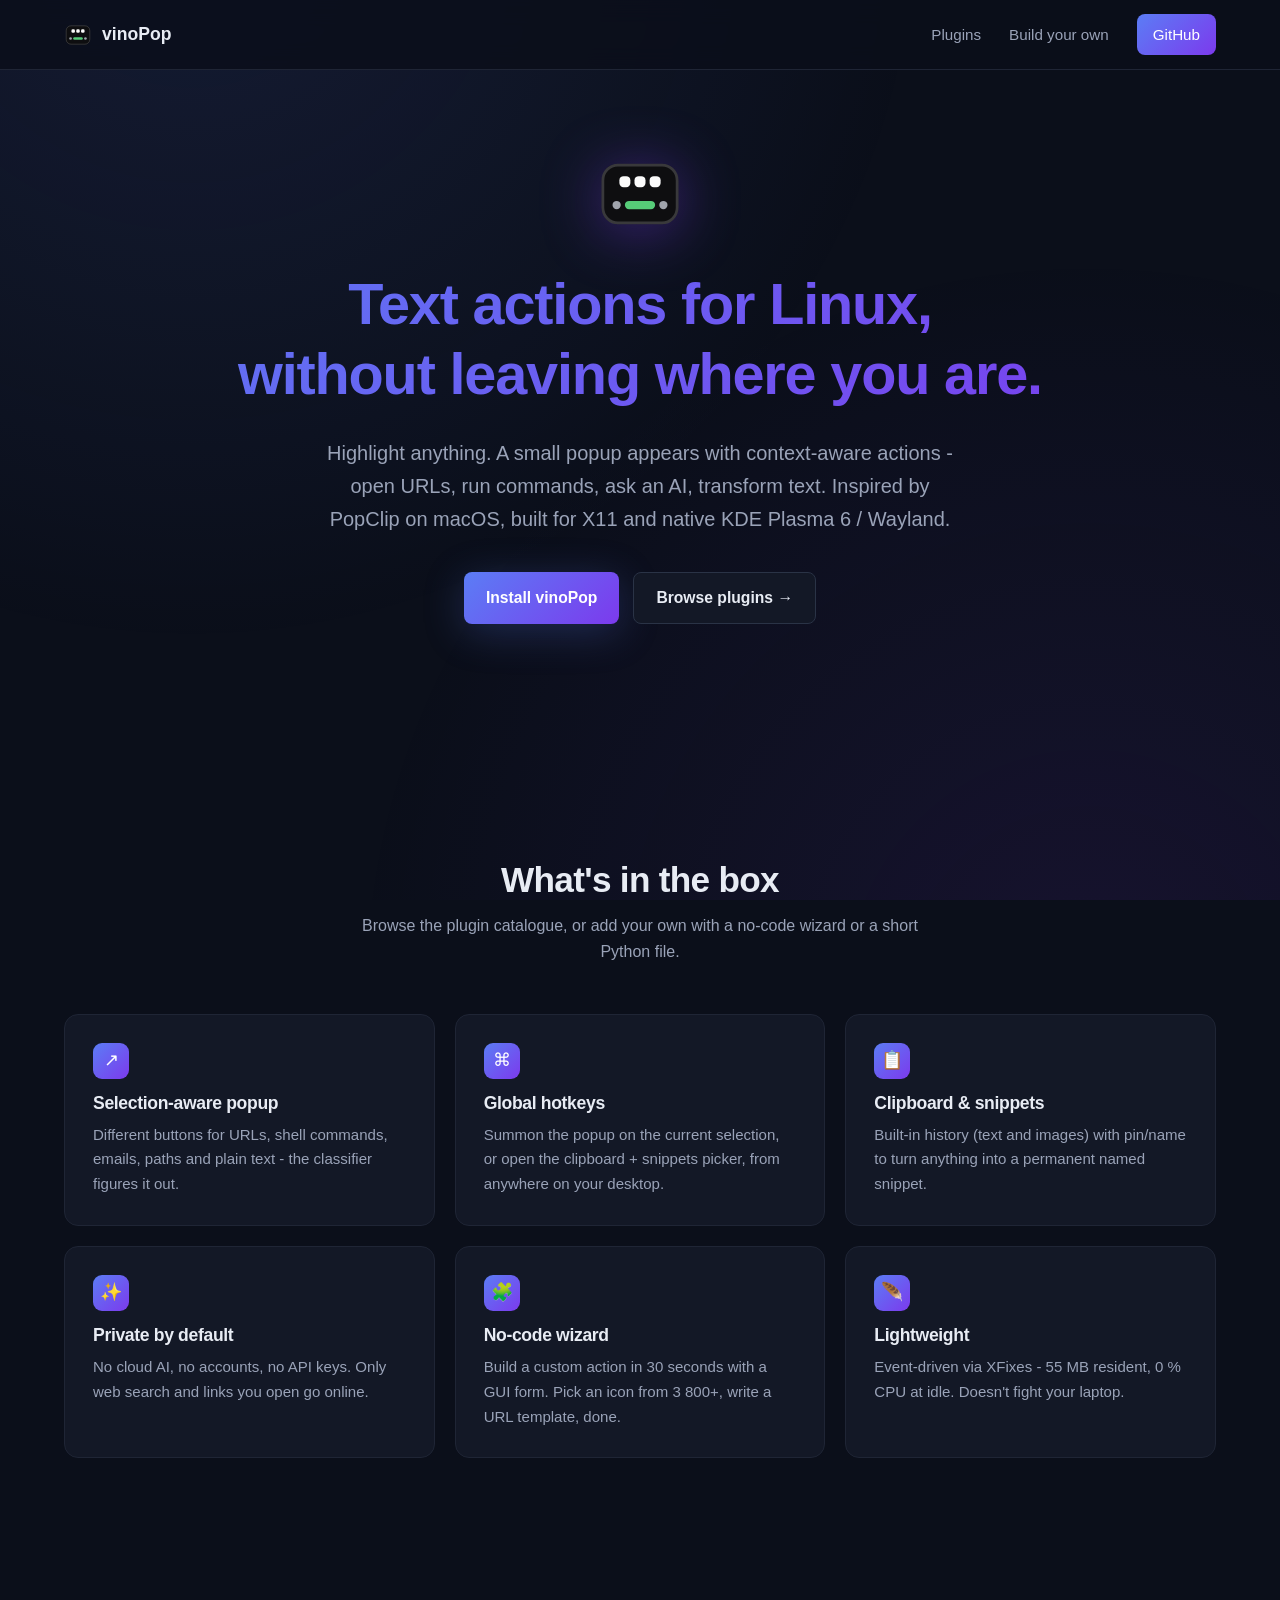
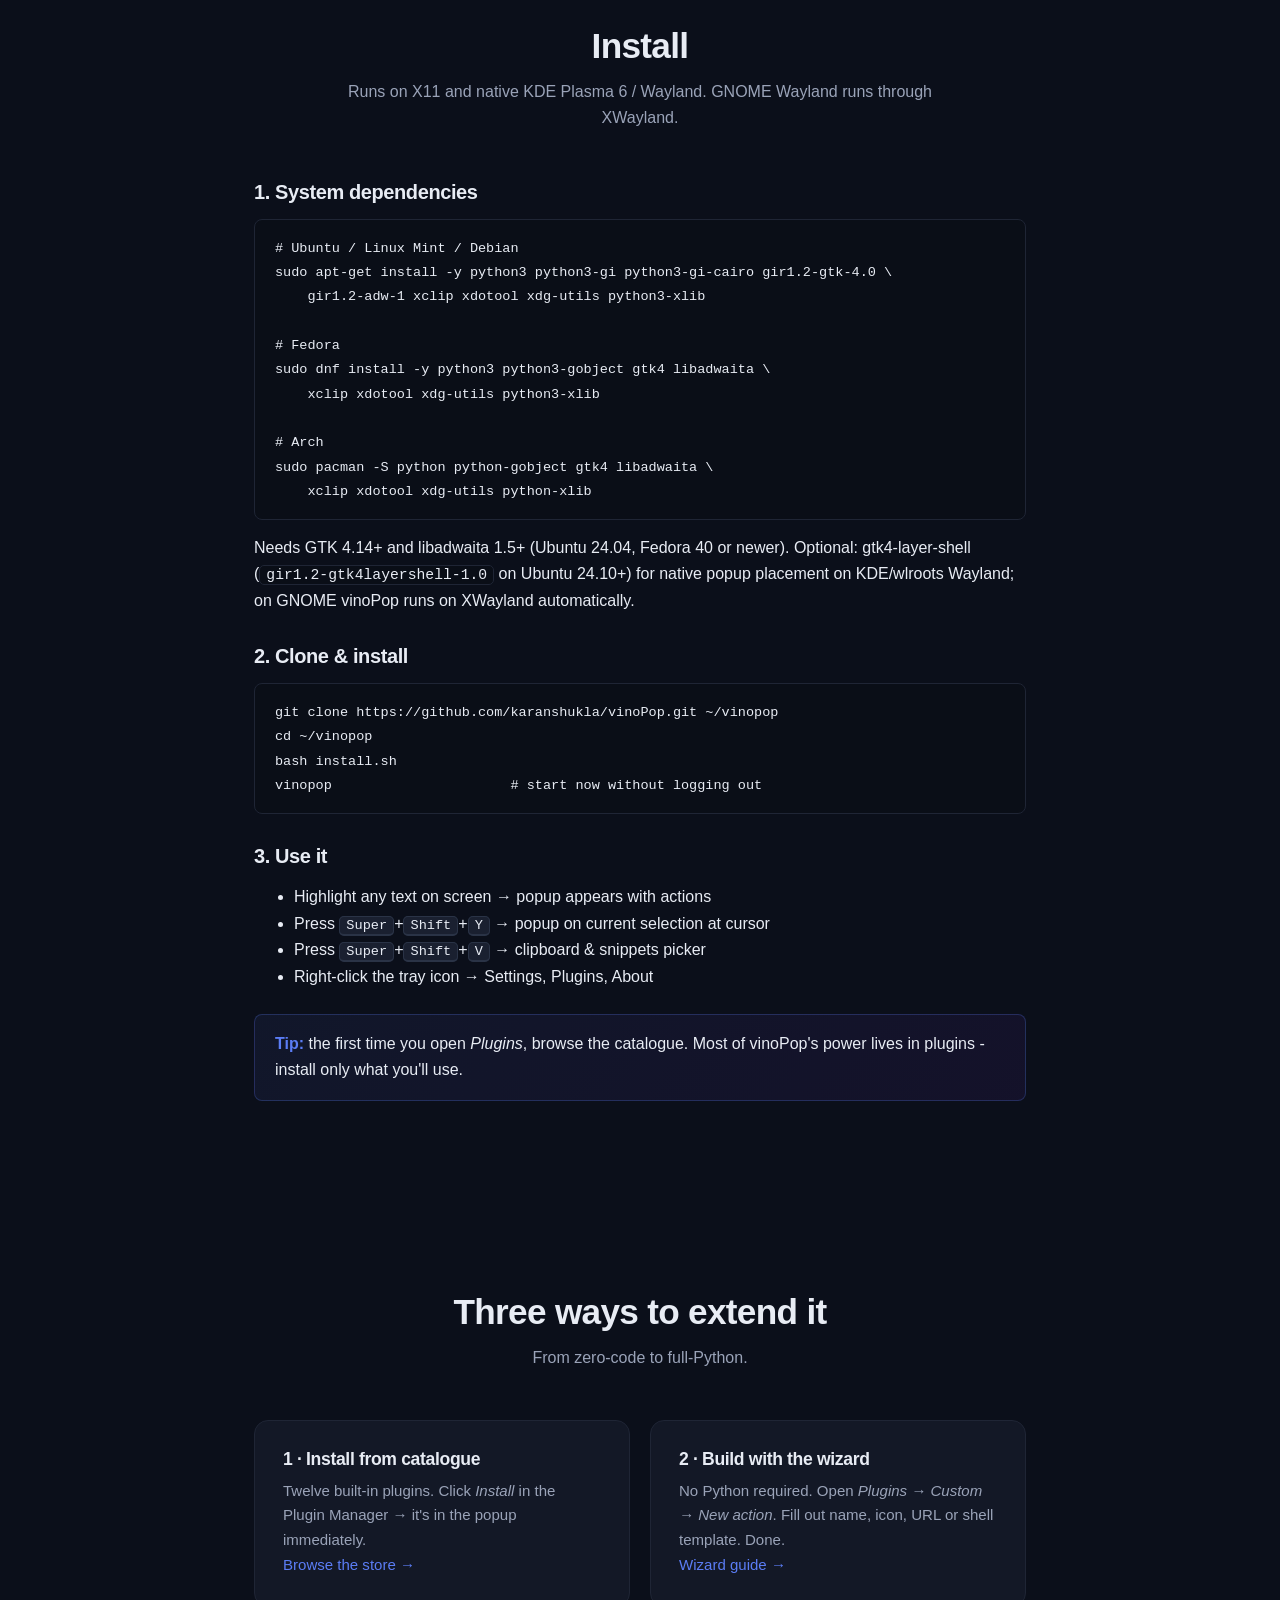
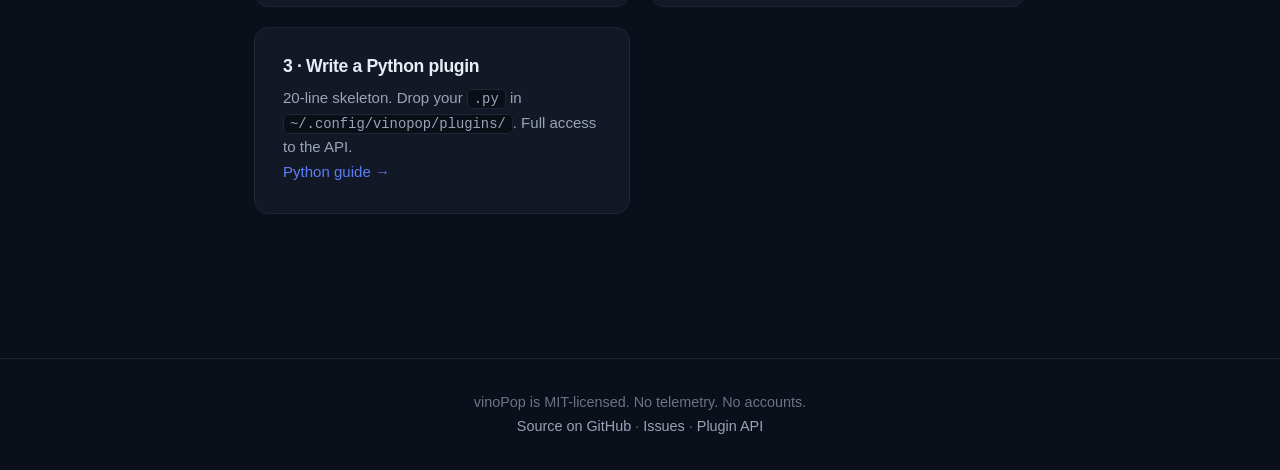
==== commit 06514b3a: "Run vinoPop as `vinopop`, not `python3 main.py` A `vinopop` launcher in the checkout names the proce" ====
--- a/docs/index.html
+++ b/docs/index.html
@@ -102,7 +102,7 @@
     <pre><code>git clone https://github.com/karanshukla/vinoPop.git ~/vinopop
 cd ~/vinopop
 bash install.sh
-python3 ~/vinopop/main.py    # start now without logging out</code></pre>
+vinopop                      # start now without logging out</code></pre>
 
     <h3>3. Use it</h3>
     <ul>
